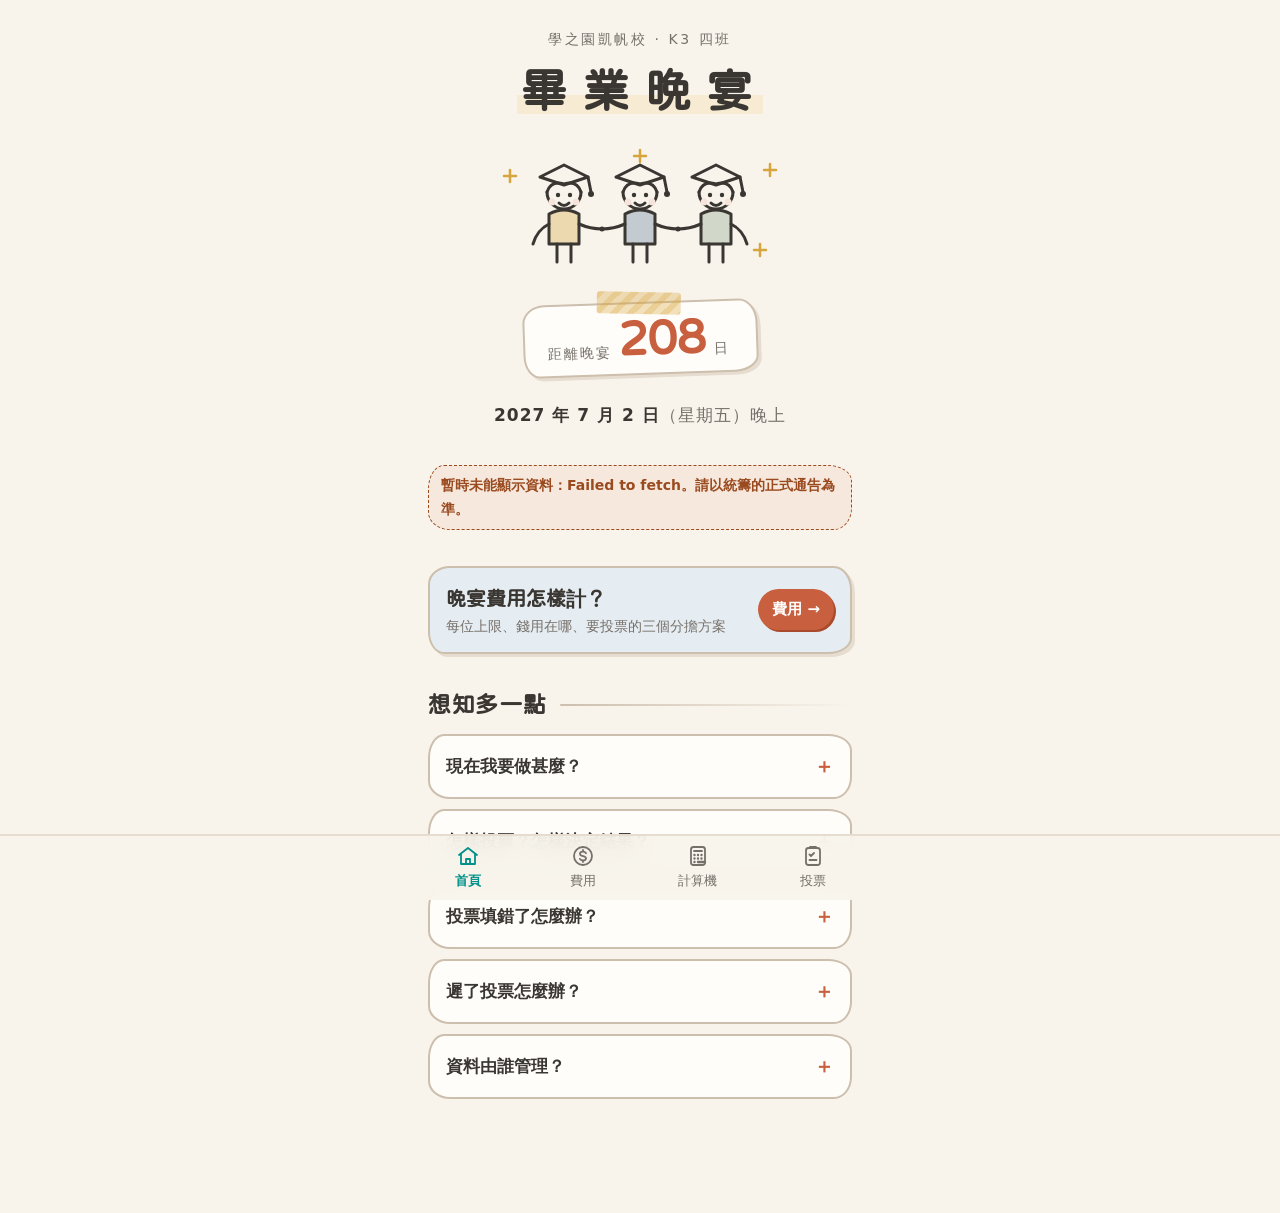
==== site/index.html @ 30b55242 "首頁加「投票結果」一節：票數讀試算表公開資料「票數｜類別｜選項」行 Co-Authored-By: Claude Opus 5.5 <noreply@anthropic.com> Claude-Ses" ====
<!doctype html>
<html lang="zh-Hant">
<head>
  <meta charset="utf-8">
  <meta name="viewport" content="width=device-width, initial-scale=1, viewport-fit=cover">
  <meta name="robots" content="noindex, nofollow">
  <meta name="theme-color" content="#f8f4ec" media="(prefers-color-scheme: light)">
  <meta name="theme-color" content="#1f1c19" media="(prefers-color-scheme: dark)">
  <title>K3 畢業晚宴</title>
  <meta name="description" content="學之園凱帆校 K3 四班。投票、費用、我家要付多少，都在這裏。">
  <meta property="og:type" content="website">
  <meta property="og:locale" content="zh_HK">
  <meta property="og:site_name" content="K3 畢業晚宴">
  <meta property="og:title" content="K3 畢業晚宴 · 2027 年 7 月 2 日">
  <meta property="og:description" content="學之園凱帆校 K3 四班。投票、費用、我家要付多少，都在這裏。">
  <meta property="og:url" content="https://open-grad-din.github.io/open-grad-din/">
  <meta property="og:image" content="https://open-grad-din.github.io/open-grad-din/og.png?v=__COMMIT_SHORT__">
  <meta property="og:image:width" content="1200">
  <meta property="og:image:height" content="630">
  <meta property="og:image:alt" content="三個戴畢業帽的小朋友手牽手，下面寫着畢業晚宴，2027 年 7 月 2 日">
  <meta name="twitter:card" content="summary_large_image">
  <link rel="icon" href="favicon.svg" type="image/svg+xml">
  <link rel="icon" href="favicon-32.png" type="image/png" sizes="32x32">
  <link rel="apple-touch-icon" href="apple-touch-icon.png">
  <link rel="preload" href="fonts/ogd-maru.woff2" as="font" type="font/woff2" crossorigin>
  <link rel="stylesheet" href="style.css?v=__COMMIT_SHORT__">
  <script>
    // 開場動畫：每次打開瀏覽器只播一次；設定了「減少動態效果」就不播。
    (function (d) {
      d.documentElement.className = "js";
      try {
        if (!matchMedia("(prefers-reduced-motion: reduce)").matches && !sessionStorage.getItem("ogd-intro")) {
          d.documentElement.className += " intro";
          sessionStorage.setItem("ogd-intro", "1");
        }
      } catch (e) {}
    })(document);
  </script>
</head>
<body>
<div class="wrap">

  <header class="hero">
    <span class="eyebrow">學之園凱帆校 · K3 四班</span>
    <h1 aria-label="畢業晚宴"><span class="ch mark" style="animation-delay:.1s">畢</span><span class="ch mark" style="animation-delay:.2s">業</span><span class="ch mark" style="animation-delay:.3s">晚</span><span class="ch mark" style="animation-delay:.4s">宴</span></h1>
    <svg class="kids" viewBox="0 0 340 130" role="img" aria-label="三個戴畢業帽的小朋友手牽手">
      <g class="scene">
      <g class="kid" style="--i:0;transform-origin:94px 122px"><path class="ln" pathLength="1" style="animation-delay:0.07s" d="M70 37 L94 25 L118 37 L94 45 Z"/><g class="tassel" style="transform-origin:118px 37px"><path class="ln" pathLength="1" style="animation-delay:0.14s" d="M118 37 L121 52"/><circle class="fl" cx="121" cy="54" r="3"/></g><path class="ln" pathLength="1" style="animation-delay:0.21s" d="M77 52 a17 17 0 1 0 34 0"/><path class="ln" pathLength="1" style="animation-delay:0.28s" d="M77 52 q4 -12 17 -8 q13 -4 17 8"/><circle class="eye" cx="88" cy="55" r="2.2"/><circle class="eye" cx="100" cy="55" r="2.2"/><circle class="cheek" cx="82" cy="62" r="3.5"/><circle class="cheek" cx="106" cy="62" r="3.5"/><path class="ln" pathLength="1" style="animation-delay:0.35s" d="M89 63 q5 5 10 0"/><path class="c1" style="opacity:.35" d="M79 74 q15 -8 30 0 v30 h-30 z"/><path class="ln" pathLength="1" style="animation-delay:0.42s" d="M79 74 q15 -8 30 0 v30 h-30 z"/><path class="ln" pathLength="1" style="animation-delay:0.49s" d="M87 104 v18 M101 104 v18"/></g>
      <g class="kid" style="--i:1;transform-origin:170px 122px"><path class="ln" pathLength="1" style="animation-delay:0.56s" d="M146 37 L170 25 L194 37 L170 45 Z"/><g class="tassel" style="transform-origin:194px 37px"><path class="ln" pathLength="1" style="animation-delay:0.63s" d="M194 37 L197 52"/><circle class="fl" cx="197" cy="54" r="3"/></g><path class="ln" pathLength="1" style="animation-delay:0.70s" d="M153 52 a17 17 0 1 0 34 0"/><path class="ln" pathLength="1" style="animation-delay:0.77s" d="M153 52 q4 -12 17 -8 q13 -4 17 8"/><circle class="eye" cx="164" cy="55" r="2.2"/><circle class="eye" cx="176" cy="55" r="2.2"/><circle class="cheek" cx="158" cy="62" r="3.5"/><circle class="cheek" cx="182" cy="62" r="3.5"/><path class="ln" pathLength="1" style="animation-delay:0.84s" d="M165 63 q5 5 10 0"/><path class="c2" style="opacity:.35" d="M155 74 q15 -8 30 0 v30 h-30 z"/><path class="ln" pathLength="1" style="animation-delay:0.91s" d="M155 74 q15 -8 30 0 v30 h-30 z"/><path class="ln" pathLength="1" style="animation-delay:0.98s" d="M163 104 v18 M177 104 v18"/></g>
      <g class="kid" style="--i:2;transform-origin:246px 122px"><path class="ln" pathLength="1" style="animation-delay:1.05s" d="M222 37 L246 25 L270 37 L246 45 Z"/><g class="tassel" style="transform-origin:270px 37px"><path class="ln" pathLength="1" style="animation-delay:1.12s" d="M270 37 L273 52"/><circle class="fl" cx="273" cy="54" r="3"/></g><path class="ln" pathLength="1" style="animation-delay:1.19s" d="M229 52 a17 17 0 1 0 34 0"/><path class="ln" pathLength="1" style="animation-delay:1.26s" d="M229 52 q4 -12 17 -8 q13 -4 17 8"/><circle class="eye" cx="240" cy="55" r="2.2"/><circle class="eye" cx="252" cy="55" r="2.2"/><circle class="cheek" cx="234" cy="62" r="3.5"/><circle class="cheek" cx="258" cy="62" r="3.5"/><path class="ln" pathLength="1" style="animation-delay:1.33s" d="M241 63 q5 5 10 0"/><path class="c3" style="opacity:.35" d="M231 74 q15 -8 30 0 v30 h-30 z"/><path class="ln" pathLength="1" style="animation-delay:1.40s" d="M231 74 q15 -8 30 0 v30 h-30 z"/><path class="ln" pathLength="1" style="animation-delay:1.47s" d="M239 104 v18 M253 104 v18"/></g>
      <path class="ln" pathLength="1" style="animation-delay:1.54s" d="M109 84 q23 10 46 0"/><circle class="fl" cx="132" cy="89" r="2.5"/>
      <path class="ln" pathLength="1" style="animation-delay:1.61s" d="M185 84 q23 10 46 0"/><circle class="fl" cx="208" cy="89" r="2.5"/>
      <path class="ln" pathLength="1" style="animation-delay:1.68s" d="M79 84 q-12 6 -16 20"/>
      <path class="ln" pathLength="1" style="animation-delay:1.75s" d="M261 84 q12 6 16 20"/>
      <path class="star" pathLength="1" style="--i:0" d="M40 30 v12 M34 36 h12"/>
      <path class="star" pathLength="1" style="--i:1" d="M300 24 v12 M294 30 h12"/>
      <path class="star" pathLength="1" style="--i:2" d="M170 10 v12 M164 16 h12"/>
      <path class="star" pathLength="1" style="--i:3" d="M290 104 v12 M284 110 h12"/>
      </g>
    </svg>
    <div class="sticker" role="img" id="enso" aria-label="距離晚宴的日數"><small>距離晚宴</small><b id="days">—</b><small>日</small></div>
    <p class="date"><b>2027 年 7 月 2 日</b>（星期五）晚上</p>

    <div class="now" id="now-section" hidden>
      <span class="now-tag">現在</span>
      <p class="stage" id="stage"></p>
      <p class="deadline" id="deadline" hidden></p>
      <p class="btn-note" id="action-note" hidden></p>
      <ol class="steps" id="steps" aria-label="整體進度"></ol>
    </div>
  </header>

  <p id="error" class="draft" role="alert" hidden></p>

  <section id="idx-section" class="reveal" hidden>
    <p class="official">正式資訊以這個網站為準，轉述的內容如有出入，請以這裏所寫的為依據。</p>
  </section>

  <!-- 2026-11-16 公布投票結果：票數全部讀試算表「公開資料」以「票數｜類別｜選項」開頭的行，網站不寫入任何票數。 -->
  <section aria-labelledby="res-h" id="res-section" class="reveal" hidden>
    <h2 class="sec-h" id="res-h">投票結果</h2>
    <p class="lead" id="res-lead"></p>
    <div id="res-groups"></div>
    <p class="fine" id="res-note"></p>
  </section>

  <section aria-labelledby="prog-h" id="prog-section" class="reveal" hidden>
    <h2 class="sec-h" id="prog-h">全級進度</h2>
    <p class="updated" id="updated" hidden></p>
    <div class="tally">
      <p class="big"><span id="verified">0</span><span class="of" id="verified-of"></span></p>
      <div class="seal" id="seal" aria-hidden="true">核<br>實</div>
    </div>
    <div class="dots" id="dots" role="img"></div>
    <ul class="key">
      <li id="key-v"><i class="v"></i>已核實付款</li>
      <li id="key-p"><i class="p"></i>已提交，等候核實</li>
      <li id="key-n"><i></i>未報名</li>
    </ul>
    <p class="fine" id="prog-note">每粒點是一位畢業生，不分班別。收款人對照銀行紀錄核實付款後，就會填上顏色。</p>
  </section>

  <!-- 去收費頁 -->
  <a class="to-calc reveal" href="fees.html">
    <span><b>晚宴費用怎樣計？</b><small>每位上限、錢用在哪、要投票的三個分擔方案</small></span>
    <span class="to-calc-go" aria-hidden="true">費用 →</span>
  </a>

  <section aria-labelledby="more-h" class="reveal more">
    <h2 class="sec-h" id="more-h">想知多一點</h2>
    <details>
      <summary>現在我要做甚麼？</summary>
      <div id="todo-result" hidden>
      <p>投票已經完成，結果在上面「投票結果」。現在不用做任何事。</p>
      <p>下一步是報名及交訂金，籌委會會另行通知日期。想先知道你家大約要付多少，可以用「計算機」揀勝出的場地。</p>
      </div>
      <div id="todo-vote">
      <p>之前大家已經投票，決定晚宴每位費用在 $<span class="bmin">900</span> 至 $<span class="bmax">1,100</span> 之間。最後按實際成本收費，每位不會超過 $<span class="bmax">1,100</span>。</p>
      <p>現在只需在截止前投票，不用付款：</p>
      <ol>
        <li>揀場地：揀 3 個你接受的場地</li>
        <li>揀老師餐和雜費的分擔方式（三揀一）</li>
      </ol>
      <p>投票表格在底部「投票」；想先比較各場地你家要付多少，可以用「計算機」。投票結果公布後，才報名及交訂金，到時會另行通知。</p>
      </div>
    </details>
    <details>
      <summary>怎樣投票？怎樣決定結果？</summary>
      <p>場地和分擔方案由預計出席的家庭投票決定，因為晚宴費用由出席的家庭分擔。每位畢業生一票；同一學號由不同帳戶投票，籌委會會聯絡該家庭核實，只計一份。</p>
      <p><b>場地揀 3 個：</b>剔 3 個你接受的場地，不分先後，每個剔都一樣計。這樣即使大家心水不同，最多家庭接受的場地仍會勝出，票不會分散。</p>
      <p id="win-line"></p>
      <p id="tie-line"></p>
    </details>
    <details>
      <summary>投票填錯了怎麼辦？</summary>
      <p>不用擔心，在截止前用同一個 Google 帳戶再填一份就可以，包括想改出席與否。同一帳戶填了多於一份，只計最新的一份。</p>
    </details>
    <details>
      <summary>遲了投票怎麼辦？</summary>
      <p>截止後的投票不會計算，請在截止前投票。</p>
    </details>
    <details>
      <summary>資料由誰管理？</summary>
      <p>投票及報名表格（Google Form）及資料由籌委會管理。</p>
      <p>網站只負責顯示。所有數字、來源及每次改動都公開，任何人都可以核對：</p>
      <ul>
        <li><a href="https://github.com/open-grad-din/open-grad-din/blob/main/site/fees-params.js">收費數字及來源</a></li>
        <li><a href="https://github.com/open-grad-din/open-grad-din/blob/main/site/venues-params.js">場地資料及來源</a></li>
        <li><a href="https://github.com/open-grad-din/open-grad-din/commits/main/site">改動紀錄</a></li>
      </ul>
      <p class="fine">現時網站版本：<a id="faq-commit"></a></p>
    </details>
  </section>

  <!-- 2026-11-02 Ken：頁底（發出人、資料讀取時間、資料來源、網頁版本）暫時收起，日後再決定放在哪裏。拿走 hidden 即可還原。 -->
  <footer hidden>
    <span id="by"></span>
    <span id="status" role="status">載入中…</span>
    <span>資料來源（籌委會 Google 試算表的公開分頁，只有總數，沒有名字）。本頁只讀出總數，沒有任何修改資料的功能：</span>
    <span><a id="src-summary"></a></span>
    <span><a id="src-info"></a></span>
    <span><span class="ver">網頁版本 <a id="commit-link">__COMMIT_SHORT__</a></span> ·
      <a href="https://github.com/open-grad-din/open-grad-din">原始碼</a> ·
      <a href="https://github.com/open-grad-din/open-grad-din/commits/main">網頁改動紀錄</a></span>
  </footer>
</div>

<div class="tabbar">
  <nav aria-label="主要頁面">
    <a href="./" aria-current="page"><svg viewBox="0 0 24 24" fill="none" stroke="currentColor" stroke-width="1.8" stroke-linecap="round" stroke-linejoin="round" aria-hidden="true"><path d="M3 11l9-7 9 7"/><path d="M5 10v10h14V10"/><path d="M10 20v-5h4v5"/></svg>首頁</a>
    <a href="fees.html"><svg viewBox="0 0 24 24" fill="none" stroke="currentColor" stroke-width="1.8" stroke-linecap="round" stroke-linejoin="round" aria-hidden="true"><circle cx="12" cy="12" r="9"/><path d="M15 9.2c-.6-1-1.7-1.5-3-1.5-1.7 0-3 .9-3 2.2 0 3 6 1.6 6 4.4 0 1.3-1.3 2.2-3 2.2-1.4 0-2.6-.6-3.1-1.6M12 6v1.7M12 16.5V18"/></svg>費用</a>
    <a href="venues.html"><svg viewBox="0 0 24 24" fill="none" stroke="currentColor" stroke-width="1.8" stroke-linecap="round" stroke-linejoin="round" aria-hidden="true"><rect x="5" y="3" width="14" height="18" rx="2.5"/><path d="M8 7h8"/><path d="M8.5 11h.01M12 11h.01M15.5 11h.01M8.5 14.5h.01M12 14.5h.01M15.5 14.5h.01M8.5 18h.01M12 18h7.01" stroke-width="2.4"/></svg>計算機</a>
    <a href="#" data-signup><svg viewBox="0 0 24 24" fill="none" stroke="currentColor" stroke-width="1.8" stroke-linecap="round" stroke-linejoin="round" aria-hidden="true"><rect x="5" y="4" width="14" height="17" rx="2.5"/><path d="M9 4V3h6v1"/><path d="M8.5 10.5l1.5 1.5 3-3M8.5 16h7"/></svg>投票</a>
  </nav>
</div>

<script>window.OGD_COMMIT = "__COMMIT__";</script>
<script src="config.js?v=__COMMIT_SHORT__"></script>
<script src="fees-params.js?v=__COMMIT_SHORT__"></script>
<script src="thanks.js?v=__COMMIT_SHORT__"></script>
<script src="signup.js?v=__COMMIT_SHORT__"></script>
<script src="ui.js?v=__COMMIT_SHORT__"></script>
<script src="app.js?v=__COMMIT_SHORT__"></script>
</body>
</html>
---- site/style.css ----
/* Ken 指定的提示／重點顏色：首頁「正式資訊」及進度、計算機人數框提示及捲到的菜式 */
:root { --nudge: #00918a; --active: var(--nudge); }

/* 標題字型：粉圓（Huninn）圓體，SIL Open Font License 1.1（見 fonts/OFL.txt），只保留網站標題用到的字，放在 repo 內，不連外部網站。 */
@font-face { font-family: "OGD Maru"; src: url("fonts/ogd-maru.woff2") format("woff2"); font-weight: 400; font-display: swap; }
/* Open Grad Din 共用樣式：「大人かわいい × 手繪」。米白紙底、低彩度的灰藍／芥末黃／鼠尾草綠／磚紅，手繪線條及膠紙細節。
   手機單手優先；所有圖畫都是內嵌 SVG 及 CSS，沒有相片或外部資源。 */
:root {
  --paper: #f8f4ec; --surface: #fffdf9; --ink: #3a3632; --muted: #76706a; --line: #e6ddd0; --stroke: #cdbfae;
  --ai: #5e7f9b; --ai-soft: #e6edf2; --shu: #c8603f; --shu-fg: #ffffff; --shu-soft: #f6e3da; --shu-deep: #a94a2c;
  --kin: #d7a53d; --kin-soft: #f7ecd3; --sage: #86a48a; --sage-soft: #e5ede4; --warn: #9a4a1f; --warn-soft: #f6e8dc;
  --bg: var(--paper); --fg: var(--ink); --accent: var(--ai); --accent-soft: var(--ai-soft);
  --action: var(--shu); --action-fg: var(--shu-fg);
  --font-display: "OGD Maru", "Huninn", "Zen Maru Gothic", "Hiragino Maru Gothic ProN", "Yuanti TC", "PingFang TC", "Noto Sans TC", sans-serif;
  --font-body: "PingFang TC", "Noto Sans TC", "Noto Sans CJK TC", "Microsoft JhengHei", system-ui, sans-serif;
  --nav-h: 64px;
  /* 手繪感的不規則圓角 */
  --wobble: 22px 18px 24px 16px / 18px 24px 16px 22px;
  --wobble2: 16px 24px 18px 22px / 24px 16px 22px 18px;
  --tape: repeating-linear-gradient(135deg, rgba(215, 165, 61, .55) 0 6px, rgba(215, 165, 61, .35) 6px 12px);
}
@media (prefers-color-scheme: dark) {
  :root {
    --paper: #1f1c19; --surface: #292521; --ink: #efe8dd; --muted: #aaa196; --line: #3a342e; --stroke: #4e463e;
    --ai: #8fb0cb; --ai-soft: #243039; --shu: #e58563; --shu-fg: #2a1208; --shu-soft: #3c251c; --shu-deep: #c86a49;
    --kin: #e2b85f; --kin-soft: #3a3020; --sage: #9fbca2; --sage-soft: #263026; --warn: #f0a878; --warn-soft: #3a2719; --nudge: #3fb3aa; color-scheme: dark;
    --tape: repeating-linear-gradient(135deg, rgba(226, 184, 95, .45) 0 6px, rgba(226, 184, 95, .28) 6px 12px);
  }
}
* { box-sizing: border-box; }
[hidden] { display: none !important; }
html { -webkit-text-size-adjust: 100%; }
body { margin: 0; background: var(--paper); color: var(--ink); font-family: var(--font-body);
  font-size: 17px; line-height: 1.65; -webkit-tap-highlight-color: transparent; font-synthesis: weight; }
a { color: var(--ai); }
a:focus-visible, button:focus-visible, summary:focus-visible { outline: 3px solid var(--shu); outline-offset: 3px; border-radius: 6px; }

.wrap { max-width: 460px; margin: 0 auto; padding-block: 12px calc(var(--nav-h) + 40px + env(safe-area-inset-bottom, 0px));
  padding-left: max(18px, env(safe-area-inset-left, 0px)); padding-right: max(18px, env(safe-area-inset-right, 0px));
  display: flex; flex-direction: column; gap: 36px; }
.draft { background: var(--warn-soft); color: var(--warn); font-size: 14px; padding: 8px 12px; border-radius: var(--wobble2); margin: 0; font-weight: 700;
  border: 1.5px dashed currentColor; }
section { display: flex; flex-direction: column; }

/* ---- 章節標題：手繪圓圈數字 ＋ 圓體 ---- */
.sec-h { display: flex; align-items: center; gap: 10px; margin: 0 0 14px; font-family: var(--font-display); font-size: 23px; font-weight: 700; line-height: 1.3; letter-spacing: .03em; }
.sec-h .no { font-size: 15px; font-family: var(--font-body); font-weight: 700; color: var(--shu); border: 2px solid var(--shu); width: 30px; height: 30px; display: grid; place-items: center;
  border-radius: 48% 52% 50% 50% / 55% 45% 55% 45%; flex: none; transform: rotate(-6deg); letter-spacing: 0; }
.sec-h::after { content: ""; flex: 1; height: 2px; margin-left: 4px; border-radius: 2px;
  background: linear-gradient(90deg, var(--stroke), transparent); }
.lead { margin: -6px 0 14px; color: var(--muted); font-size: 15px; }
.fine { font-size: 14px; color: var(--muted); margin: 10px 0 0; }
/* 螢光筆標記 */
.mark { background: linear-gradient(transparent 58%, var(--kin-soft) 58% 92%, transparent 92%); padding: 0 .1em; }

/* ---- 首頁：開場 ---- */
.hero { position: relative; display: flex; flex-direction: column; align-items: center; text-align: center; padding-top: 16px; }
.eyebrow { font-size: 14px; color: var(--muted); letter-spacing: .18em; }
h1 { font-family: var(--font-display); font-size: 46px; line-height: 1.2; margin: 12px 0 0; letter-spacing: .14em; font-weight: 700; }
h1 .ch { display: inline-block; }
.kids { width: min(100%, 340px); height: auto; margin: 22px 0 6px; overflow: visible; }
.kids .ln { fill: none; stroke: var(--ink); stroke-width: 3; stroke-linecap: round; stroke-linejoin: round; }
.kids .fl, .kids .eye { fill: var(--ink); }
/* 小朋友會動：整組輕輕上落，每個輪流左右搖，帽穗跟住擺，眼睛間中眨一下，星星閃 */
.js .kids .scene { animation: bob 2.6s ease-in-out infinite; }
.js .kids .kid { animation: wiggle 2.6s ease-in-out calc(var(--i) * .35s) infinite; }
.js .kids .tassel { animation: swing 2.6s ease-in-out calc(var(--i, 0) * .35s) infinite; }
.js .kids .eye { transform-box: fill-box; transform-origin: center; animation: blink 4.5s ease-in-out calc(var(--i, 0) * .7s) infinite; }
.js .kids .star { transform-box: fill-box; transform-origin: center; animation: twinkle 2.2s ease-in-out calc(var(--i) * .5s) infinite; }
@keyframes bob { 0%, 100% { transform: translateY(0); } 50% { transform: translateY(-4px); } }
@keyframes wiggle { 0%, 100% { transform: rotate(-2deg); } 50% { transform: rotate(2deg); } }
@keyframes swing { 0%, 100% { transform: rotate(-12deg); } 50% { transform: rotate(10deg); } }
@keyframes blink { 0%, 90%, 100% { transform: scaleY(1); } 94% { transform: scaleY(.1); } }
@keyframes twinkle { 0%, 100% { opacity: .35; transform: scale(.8) rotate(0); } 50% { opacity: 1; transform: scale(1.15) rotate(20deg); } }
.kids .cap { fill: var(--ai); }
.kids .cheek { fill: var(--shu-soft); }
.kids .c1 { fill: var(--kin); } .kids .c2 { fill: var(--ai); } .kids .c3 { fill: var(--sage); } .kids .c4 { fill: var(--shu); }
.kids .star { fill: none; stroke: var(--kin); stroke-width: 2.5; stroke-linecap: round; }
.sticker { position: relative; display: inline-flex; align-items: baseline; gap: 8px; margin: 26px 0 10px; padding: 10px 26px 10px 22px; background: var(--surface);
  border: 2px solid var(--stroke); border-radius: var(--wobble); transform: rotate(-2deg); box-shadow: 3px 3px 0 var(--line); }
.sticker::before { content: ""; position: absolute; top: -12px; left: 50%; width: 84px; height: 22px; transform: translateX(-50%) rotate(3deg); background: var(--tape); border-radius: 3px; opacity: .95; }
.sticker small { font-size: 14px; color: var(--muted); letter-spacing: .14em; }
.sticker b { font-family: var(--font-display); font-size: 48px; line-height: 1; color: var(--shu); font-variant-numeric: tabular-nums; font-weight: 700; }
.date { margin: 16px 0 0; font-size: 17px; letter-spacing: .06em; color: var(--muted); }
.date b { color: var(--ink); font-weight: 700; }
.by { font-size: 13px; color: var(--muted); margin: 6px 0 0; }

/* ---- 現在要做甚麼 ---- */
.now { background: var(--surface); border: 2px solid var(--stroke); border-radius: var(--wobble2); padding: 30px 20px 22px; display: flex; flex-direction: column; gap: 20px;
  box-shadow: 4px 4px 0 var(--line); position: relative; margin-top: 34px; width: 100%; }
.now-tag { position: absolute; top: -13px; left: 50%; width: 96px; height: 26px; display: grid; place-items: center; transform: translateX(-50%) rotate(-2deg);
  background: var(--tape); color: var(--ink); font-weight: 700; font-size: 13px; letter-spacing: .3em; border-radius: 3px; text-indent: .3em; }
.stage { font-family: var(--font-display); font-size: 24px; font-weight: 700; margin: 0; line-height: 1.35; }
.deadline { margin: -2px 0 4px; color: var(--muted); line-height: 1.5; display: flex; flex-direction: column; align-items: center; gap: 6px; }
.deadline .timer { display: flex; align-items: baseline; justify-content: center; gap: 2px; font-variant-numeric: tabular-nums; }
.deadline .timer b { font-family: var(--font-display); font-size: 34px; line-height: 1; color: var(--shu); min-width: 1.3em; text-align: center; }
.deadline .timer small { font-size: 13px; color: var(--muted); margin: 0 8px 0 2px; }
.deadline .timer small:last-child { margin-right: 0; }
.now .dl-date { margin: -12px 0 -14px; font-size: 13px; color: var(--muted); text-align: center; }
.deadline .left { color: var(--shu); font-weight: 700; font-size: 22px; font-family: var(--font-display); }
.btn { position: relative; display: flex; align-items: center; justify-content: center; gap: 10px; background: var(--shu); color: var(--shu-fg); font-weight: 700; font-size: 19px;
  min-height: 60px; padding: 14px 22px; border-radius: var(--wobble); border: 2px solid var(--shu-deep); text-decoration: none; overflow: hidden; letter-spacing: .04em;
  box-shadow: 3px 3px 0 var(--shu-deep); transition: transform .15s ease, box-shadow .15s ease; }
.btn::after { content: "→"; font-size: 20px; }
.btn:active { transform: translate(2px, 2px); box-shadow: 1px 1px 0 var(--shu-deep); }
.btn::before { content: ""; position: absolute; inset: 0; background: linear-gradient(110deg, transparent 30%, rgba(255,255,255,.3) 50%, transparent 70%); transform: translateX(-120%); }
.btn.shine::before { animation: shine 1.4s ease .2s 1 both; }
@keyframes shine { to { transform: translateX(120%); } }
.btn-note { font-size: 14px; color: var(--muted); margin: -8px 0 0; text-align: center; }

.steps { list-style: none; margin: 4px 0 0; padding: 18px 0 2px; border-top: 2px dashed var(--line); display: grid; grid-template-columns: repeat(6, 1fr); gap: 0; font-size: 12px; line-height: 1.35; }
.steps li { position: relative; display: flex; flex-direction: column; align-items: center; text-align: center; gap: 6px; color: var(--muted); padding: 0 2px; }
.steps li::before { content: ""; width: 12px; height: 12px; border-radius: 50%; border: 2px solid var(--stroke); background: var(--surface); z-index: 1; }
.steps li::after { content: ""; position: absolute; top: 6px; left: 50%; width: 100%; height: 2px; background: var(--line); }
.steps li:last-child::after { display: none; }
.steps li.done::before { background: var(--nudge); border-color: var(--nudge); }
.steps li.done::after { background: var(--nudge); }
.steps li.cur { color: var(--ink); font-weight: 700; }
.steps li.cur::before { border-color: var(--nudge); background: var(--nudge); box-shadow: 0 0 0 4px color-mix(in srgb, var(--nudge) 22%, var(--surface)); animation: step-pulse 1.8s ease-out infinite; }
@keyframes step-pulse { 0% { box-shadow: 0 0 0 0 color-mix(in srgb, var(--nudge) 55%, transparent); } 70%, 100% { box-shadow: 0 0 0 12px color-mix(in srgb, var(--nudge) 0%, transparent); } }

/* ---- 全級進度：每粒點 = 一位畢業生 ---- */
#prog-section { margin-top: 16px; }
.updated { font-size: 13px; color: var(--muted); margin: -8px 0 12px; }
.tally { display: flex; align-items: center; justify-content: space-between; gap: 12px; }
.big { font-family: var(--font-display); font-size: 68px; font-weight: 700; color: var(--nudge); line-height: 1; font-variant-numeric: tabular-nums; margin: 0; }
.big .of { font-family: var(--font-body); font-size: 18px; font-weight: 500; color: var(--muted); margin-left: 4px; white-space: nowrap; }
.seal { flex: none; width: 78px; height: 78px; border: 3px solid var(--shu); color: var(--shu); border-radius: 48% 52% 50% 50% / 52% 48% 52% 48%; display: grid; place-items: center;
  font-family: var(--font-display); font-weight: 700; font-size: 24px; line-height: 1.05; text-align: center; transform: rotate(-10deg);
  background: var(--shu-soft); box-shadow: inset 0 0 0 3px var(--surface), inset 0 0 0 5px var(--shu-soft); }
.seal.stamp { animation: stamp .5s cubic-bezier(.2, 1.6, .4, 1) both, sway 4s ease-in-out .6s infinite; }
@keyframes sway { 0%, 100% { rotate: -3deg; } 50% { rotate: 3deg; } }
@keyframes stamp { 0% { opacity: 0; transform: rotate(-8deg) scale(2.2); } 60% { opacity: 1; } 100% { opacity: 1; transform: rotate(-8deg) scale(1); } }
.dots { display: grid; grid-template-columns: repeat(14, 1fr); gap: 6px; margin-top: 18px; }
.dots i { aspect-ratio: 1; border-radius: 48% 52% 50% 50% / 52% 48% 52% 48%; border: 1.5px solid var(--stroke); background: var(--surface); }
.dots i:nth-child(3n) { transform: rotate(40deg); } .dots i:nth-child(3n+1) { transform: rotate(-70deg); }
.dots i.v { background: var(--nudge); border-color: var(--nudge); }
/* 虛線圈不用 dashed border（iOS Safari 小圓角元素上會畫不出來），改用錐形漸變＋遮罩畫環 */
.dots i.p, .key i.p { border: none; background: repeating-conic-gradient(var(--kin) 0 24deg, transparent 24deg 45deg);
  -webkit-mask: radial-gradient(circle, transparent 54%, #000 56%); mask: radial-gradient(circle, transparent 54%, #000 56%); }
.dots.play i.v, .dots.play i.p { animation: pop .4s ease both; }
/* load 完之後：已核實的點像呼吸般一浪一浪起伏，等候核實的虛線圈慢慢轉 */
.dots.live i.v { animation: breathe 3.2s ease-in-out calc(var(--i, 0) * 45ms) infinite; }
.dots.live i.p { animation: turn 7s linear infinite; }
@keyframes breathe { 0%, 100% { scale: 1; } 50% { scale: 1.2; } }
@keyframes turn { to { rotate: 360deg; } }
@keyframes pop { from { opacity: 0; scale: 0; } 70% { scale: 1.25; } to { opacity: 1; scale: 1; } }
.key { display: flex; flex-wrap: wrap; gap: 4px 16px; margin: 12px 0 0; padding: 0; list-style: none; font-size: 14px; color: var(--muted); }
.key i { display: inline-block; width: 11px; height: 11px; border-radius: 50%; margin-right: 6px; vertical-align: -1px; border: 1.5px solid var(--stroke); }
.key i.v { background: var(--nudge); border-color: var(--nudge); }


/* ---- 正式資訊 ---- */
.official { margin: 0; font-size: 15px; line-height: 1.7; display: flex; gap: 12px; align-items: flex-start; background: color-mix(in srgb, var(--nudge) 12%, var(--surface)); border-radius: var(--wobble2); padding: 14px 16px; }
#idx-section { margin-top: -8px; }
.official::before { content: "正"; flex: none; width: 32px; height: 32px; display: grid; place-items: center; border: 2px solid var(--nudge); color: var(--nudge); background: color-mix(in srgb, var(--nudge) 12%, var(--surface)); border-radius: 48% 52% 50% 50% / 52% 48% 52% 48%; font-family: var(--font-display); font-weight: 700; font-size: 16px; transform: rotate(-8deg); margin-top: 2px; }

/* ---- 頁底 ---- */
footer { font-size: 13px; color: var(--muted); display: flex; flex-direction: column; gap: 4px; word-break: break-all; border-top: 2px dashed var(--line); padding-top: 16px; }
footer .ver { display: inline-flex; align-items: center; gap: 6px; font-weight: 700; color: var(--ink); }
footer .ver::before { content: ""; width: 8px; height: 8px; border-radius: 50%; background: var(--sage); }

/* ---- 底部導覽（拇指範圍） ---- */
.tabbar { position: fixed; left: 0; right: 0; bottom: 0; z-index: 20; display: flex; justify-content: center;
  padding: 6px max(10px, env(safe-area-inset-right, 0px)) calc(6px + env(safe-area-inset-bottom, 0px)) max(10px, env(safe-area-inset-left, 0px));
  background: color-mix(in srgb, var(--paper) 90%, transparent); -webkit-backdrop-filter: blur(12px); backdrop-filter: blur(12px); border-top: 2px solid var(--line); }
.tabbar nav { display: grid; grid-auto-flow: column; grid-auto-columns: 1fr; width: 100%; max-width: 460px; }
.tabbar a { display: flex; flex-direction: column; align-items: center; justify-content: center; gap: 2px; min-height: 52px; font-size: 13px; color: var(--muted); text-decoration: none; border-radius: 12px; }
.tabbar svg { width: 24px; height: 24px; }
.tabbar a[aria-current="page"] { color: var(--nudge); font-weight: 700; }
.tabbar a[aria-current="page"] svg { color: var(--nudge); }

/* ---- 捲動時淡入（只在有 JS 及容許動畫時） ---- */
.js .reveal { opacity: 0; transform: translateY(18px); transition: opacity .7s ease, transform .7s cubic-bezier(.2, .7, .2, 1); }
.js .reveal.in { opacity: 1; transform: none; }

/* ---- 開場動畫（每次開瀏覽器只播一次）：小朋友線條畫自己畫出來，貼紙貼上，再淡入行動卡 ---- */
.intro .kids .ln { stroke-dasharray: 1; stroke-dashoffset: 1; animation: draw 1.1s ease-out both; }
.intro .kids .fl, .intro .kids .cheek, .intro .kids .c1, .intro .kids .c2, .intro .kids .c3 { animation: fade .5s ease 1.3s both; }
.intro .kids .eye { animation: fade .5s ease 1.3s both, blink 4.5s ease-in-out calc(2.2s + var(--i, 0) * .7s) infinite; }
.intro .kids .star { stroke-dasharray: 1; stroke-dashoffset: 1; animation: draw .5s ease 1.4s both, twinkle 2.2s ease-in-out calc(2.2s + var(--i) * .5s) infinite; }
.intro .kids .scene, .intro .kids .kid, .intro .kids .tassel { animation-delay: calc(2.2s + var(--i, 0) * .35s); }
.intro h1 .ch { animation: up .6s cubic-bezier(.2, .7, .2, 1) both; }
.intro .sticker { animation: stamp .55s cubic-bezier(.2, 1.6, .4, 1) 1.6s both; }
.intro .date, .intro .by, .intro .eyebrow { animation: fade .8s ease 1.8s both; }
.intro .now { animation: up .8s cubic-bezier(.2, .7, .2, 1) 2s both; }
@keyframes draw { to { stroke-dashoffset: 0; } }
@keyframes fade { from { opacity: 0; } }
@keyframes up { from { opacity: 0; transform: translateY(18px); } }
.intro .sticker { animation-name: stick; }
@keyframes stick { 0% { opacity: 0; transform: rotate(-2deg) scale(1.6); } 100% { opacity: 1; transform: rotate(-2deg) scale(1); } }

/* ---- 收費頁、場地頁的頁首 ---- */
.page-head { position: relative; display: flex; flex-direction: column; gap: 4px; padding: 18px 0 6px; }
.page-h { font-family: var(--font-display); font-size: 36px; line-height: 1.3; margin: 2px 0 0; letter-spacing: .06em; font-weight: 700; }
.js .page-head > * { animation: up .7s cubic-bezier(.2, .7, .2, 1) both; }
.js .page-head > :nth-child(2) { animation-delay: .08s; } .js .page-head > :nth-child(3) { animation-delay: .16s; } .js .page-head > :nth-child(4) { animation-delay: .24s; }
.page-head .muted { color: var(--muted); font-size: 15px; margin: 6px 0 0; }
.signup { gap: 10px; }
.signup .btn-note { margin: 0; }
details { background: var(--surface); border: 2px solid var(--stroke); border-radius: var(--wobble2); }
summary { list-style: none; cursor: pointer; font-weight: 700; display: flex; justify-content: space-between; align-items: center; gap: 12px; min-height: 52px; }
summary::-webkit-details-marker { display: none; }
summary::after { content: "＋"; color: var(--shu); font-weight: 700; font-size: 20px; transition: transform .25s ease; }
details[open] summary::after { transform: rotate(45deg); }
details { margin-bottom: 10px; }
summary { padding: 14px 16px; }
details p, details p.fine { margin: 0 16px 14px; }
details > ul, details > ol { margin: 0 16px 14px; padding-left: 1.4em; display: flex; flex-direction: column; gap: 4px; }

@media (prefers-reduced-motion: reduce) {
  *, *::before, *::after { animation: none !important; transition: none !important; }
  .js .reveal { opacity: 1; transform: none; }
  .intro .kids .ln, .intro .kids .star { stroke-dashoffset: 0; }
}
/* 「報名」tab 未有連結時的提示 */
.signup-toast { position: fixed; z-index: 30; left: max(16px, env(safe-area-inset-left, 0px)); right: max(16px, env(safe-area-inset-right, 0px)); bottom: calc(68px + env(safe-area-inset-bottom, 0px)); max-width: 428px; margin: 0 auto; padding: 12px 16px; background: var(--ink); color: var(--paper); border-radius: 14px; font-size: 15px; text-align: center; box-shadow: 3px 3px 0 var(--line); }
/* 跳去另一頁的卡（收費頁 → 計算機，首頁 → 收費） */
.to-calc { display: flex; align-items: center; justify-content: space-between; gap: 12px; text-decoration: none; color: var(--ink);
  background: var(--ai-soft); border: 2px solid var(--stroke); border-radius: var(--wobble); box-shadow: 3px 3px 0 var(--line); padding: 14px 16px; }
.to-calc b { display: block; font-family: var(--font-display); font-size: 20px; }
.to-calc small { display: block; font-size: 14px; color: var(--muted); }
.to-calc-go { flex: none; font-weight: 700; color: var(--shu-fg); background: var(--shu); border-radius: 999px; padding: 8px 14px; font-size: 15px; box-shadow: 2px 2px 0 var(--shu-deep); }
.to-calc:active { transform: translate(2px, 2px); box-shadow: 1px 1px 0 var(--line); }

/* ---- 「報名」前的短動畫（thanks.js）：多謝老師，多謝學校 ---- */
/* 在底部導覽之下（z-index 低過 .tabbar），播放期間仍可按首頁／費用／計算機離開 */
.thanks { position: fixed; inset: 0; z-index: 15; display: none; flex-direction: column; align-items: center; justify-content: center;
  padding: max(20px, env(safe-area-inset-top, 0px)) max(18px, env(safe-area-inset-right, 0px)) calc(var(--nav-h) + 24px + env(safe-area-inset-bottom, 0px)) max(18px, env(safe-area-inset-left, 0px));
  background: var(--paper); text-align: center; touch-action: none; overscroll-behavior: contain; }
.thanks:focus { outline: none; }
/* 播放期間：底部「報名」tab 顯示為目前所在，原本那一頁的 tab 變回灰色 */
.thanks-on .tabbar a[aria-current="page"], .thanks-on .tabbar a[aria-current="page"] svg { color: var(--muted); font-weight: 400; }
.thanks-on .tabbar a[data-signup], .thanks-on .tabbar a[data-signup] svg { color: var(--nudge); font-weight: 700; }
.thanks.open { display: flex; animation: fade .4s ease both; }
.thanks-skip { position: absolute; top: max(14px, env(safe-area-inset-top, 0px)); right: max(14px, env(safe-area-inset-right, 0px)); min-height: 44px; padding: 8px 16px;
  font: inherit; font-size: 15px; font-weight: 700; color: var(--muted); background: var(--surface); border: 2px solid var(--stroke); border-radius: 999px; cursor: pointer; }
.thanks-stage { position: relative; width: min(100%, 440px); display: flex; flex-direction: column; align-items: center; }
.thanks-scene { display: none; width: 100%; height: auto; overflow: visible; }
.thanks-scene.on { display: block; animation: fade .5s ease both; }
.thanks .ln { fill: none; stroke: var(--ink); stroke-width: 3; stroke-linecap: round; stroke-linejoin: round; }
.thanks .ln.ground { stroke: var(--stroke); stroke-width: 2.5; }
.thanks .fl, .thanks .eye { fill: var(--ink); }
.thanks .cheek { fill: var(--shu-soft); }
.thanks .fill { opacity: .35; } .thanks .fill.kin-soft, .thanks .fill.shu-soft, .thanks .fill.paper, .thanks .fill.solid { opacity: 1; }
.thanks .paper { fill: var(--paper); }
.thanks .ai { fill: var(--ai); } .thanks .kin { fill: var(--kin); } .thanks .sage { fill: var(--sage); }
.thanks .kin-soft { fill: var(--kin-soft); } .thanks .shu-soft { fill: var(--shu-soft); }
.thanks .star { fill: none; stroke: var(--kin); stroke-width: 2.5; stroke-linecap: round; transform-box: fill-box; transform-origin: center; }
.thanks-scene.on .ln { stroke-dasharray: 1; stroke-dashoffset: 1; animation: draw .9s ease-out var(--d, 0s) both; }
.thanks-scene.on .fill, .thanks-scene.on .fl, .thanks-scene.on .eye, .thanks-scene.on .cheek { animation: fade .6s ease 1.2s both; }
.thanks-scene.on .star { animation: fade .4s ease 1.2s both, twinkle 2.2s ease-in-out calc(1.4s + var(--i) * .4s) infinite; }
.thanks-scene.on .float { animation: float 2.4s ease-in-out 1s infinite; }
.thanks-scene.on .toss { animation: hop .9s cubic-bezier(.3, .7, .4, 1) 1.6s 2 both; }
@keyframes float { 0%, 100% { transform: translateY(0); } 50% { transform: translateY(-8px); } }
@keyframes hop { 0%, 100% { transform: translateY(0); } 40% { transform: translateY(-14px); } }
.thanks-say { white-space: pre-line; min-height: 3.2em; margin: 18px 0 0; font-family: var(--font-display); font-size: 23px; line-height: 1.5; letter-spacing: .04em; max-width: 16em; text-wrap: balance; }
.thanks-say.on { animation: up .6s cubic-bezier(.2, .7, .2, 1) .3s both; }
.thanks-end { width: min(100%, 400px); display: flex; flex-direction: column; align-items: center; gap: 8px; }
.ended .thanks-end { animation: up .7s cubic-bezier(.2, .7, .2, 1) both; }
.thanks-kids { width: min(100%, 300px); height: auto; overflow: visible; }
/* 最後一頁：三個小朋友輪流跳一跳、左右搖，花和帽穗跟着擺 */
.ended .cheer { animation: cheer 1.8s ease-in-out calc(var(--i) * .3s) infinite; }
.ended .cheer .bouquet { transform-box: fill-box; transform-origin: 50% 100%; animation: swing 1.8s ease-in-out calc(var(--i) * .3s) infinite; }
.ended .cheer .cap { transform-box: fill-box; transform-origin: 50% 50%; animation: tilt 1.8s ease-in-out calc(var(--i) * .3s) infinite; }
.ended .thanks-kids .star { animation: twinkle 2.2s ease-in-out calc(var(--i) * .5s) infinite; }
@keyframes cheer { 0%, 100% { transform: translateY(0) rotate(0); } 20% { transform: translateY(-10px) rotate(-4deg); } 40% { transform: translateY(0) rotate(0); } 70% { transform: translateY(-3px) rotate(4deg); } }
@keyframes tilt { 0%, 100% { transform: rotate(0); } 20% { transform: rotate(-8deg); } 70% { transform: rotate(6deg); } }
.thanks-h { margin: 8px 0 0; font-family: var(--font-display); font-size: 38px; line-height: 1.3; letter-spacing: .12em; font-weight: 700; }
.thanks-sub { margin: 0 0 14px; color: var(--muted); font-size: 15px; }
.thanks-go { align-self: stretch; }
.thanks-again { margin-top: 6px; min-height: 44px; padding: 8px 16px; font: inherit; font-size: 15px; color: var(--ai); background: none; border: 0; text-decoration: underline; cursor: pointer; }

/* ---- 首頁：投票結果（2026-11-16） ---- */
.res-group { background: var(--surface); border: 1.5px solid var(--line); border-radius: var(--wobble); padding: 14px 16px 12px; margin: 0 0 14px; }
.res-group h3 { margin: 0 0 10px; font-family: var(--font-display); font-size: 18px; line-height: 1.4; display: flex; flex-direction: column; }
.res-group h3 small { font-family: var(--font-body); font-size: 13px; font-weight: 400; color: var(--muted); }
.res-list { list-style: none; margin: 0; padding: 0; display: flex; flex-direction: column; gap: 9px; }
.res-row { display: flex; align-items: baseline; gap: 8px; font-size: 15px; }
.res-name { flex: 1; min-width: 0; }
.res-n { font-variant-numeric: tabular-nums; color: var(--muted); white-space: nowrap; }
.res-list li.win .res-name { font-weight: 700; }
.res-list li.win .res-n { color: var(--ink); font-weight: 700; }
.res-badge { font-size: 12px; color: #fff; background: var(--nudge); padding: 1px 8px; border-radius: 10px 12px 10px 12px; white-space: nowrap; }
.res-bar { display: block; height: 7px; margin-top: 3px; border-radius: 4px; background: var(--line); position: relative; overflow: hidden; }
.res-bar::before { content: ""; position: absolute; inset: 0 auto 0 0; width: var(--w, 0%); background: var(--ai); border-radius: 4px; opacity: .55; }
.res-list li.win .res-bar::before { background: var(--nudge); opacity: 1; }
.res-group .fine { margin-top: 10px; }
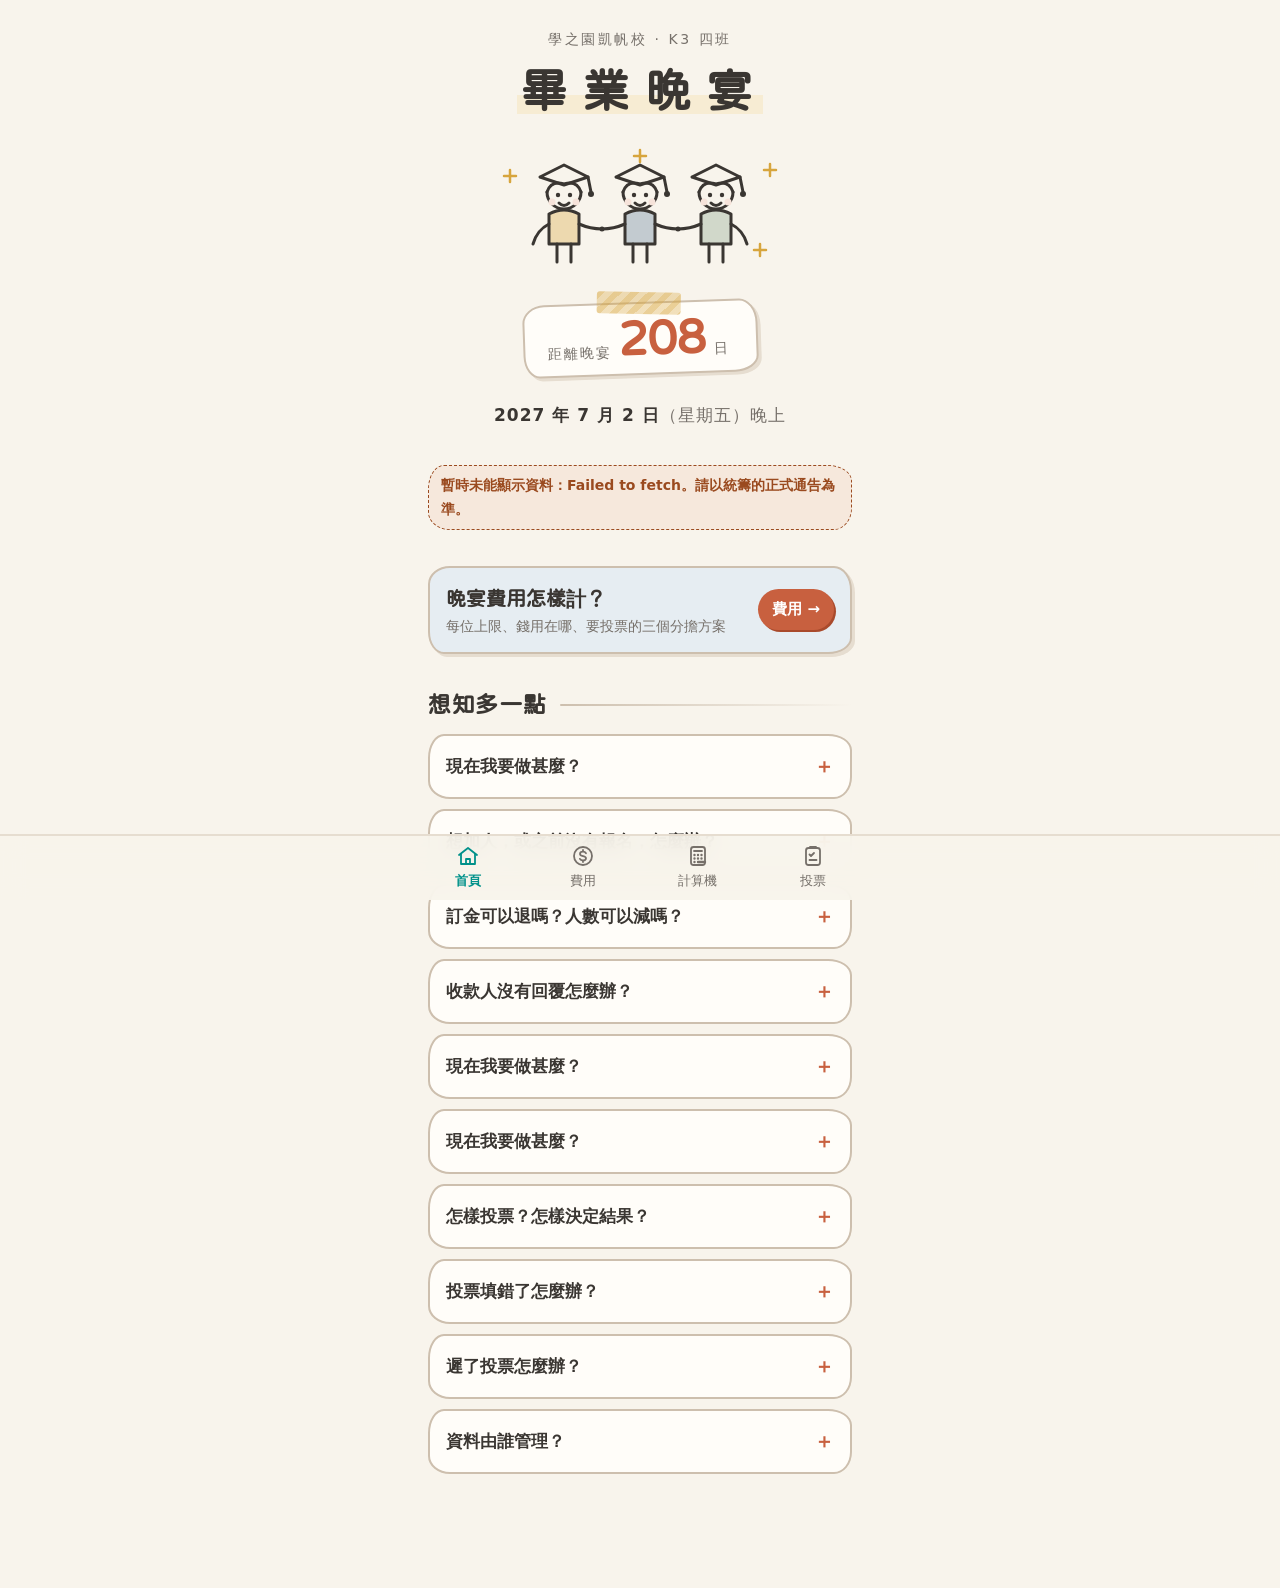
==== commit 2152c96c: "交訂金階段：首頁 FAQ 按階段顯示、tab 改稱報名；付款指示期限 11/20、包括未決定 Co-Authored-By: Claude Opus 5.5 <noreply@anthropic.co" ====
--- a/site/index.html
+++ b/site/index.html
@@ -108,34 +108,58 @@
 
   <section aria-labelledby="more-h" class="reveal more">
     <h2 class="sec-h" id="more-h">想知多一點</h2>
-    <details>
+    <!-- 2026-11-18：「想知多一點」按現階段顯示（data-show：vote＝投票前及投票中、result＝公布投票結果、deposit＝交訂金及之後；沒有 data-show 的一直顯示）。 -->
+    <details data-show="deposit">
       <summary>現在我要做甚麼？</summary>
-      <div id="todo-result" hidden>
+      <p>投票已經完成，結果在上面「投票結果」。現在是交訂金。</p>
+      <ol>
+        <li>籌委會已用電郵寄出「交訂金指示」，給投票時答「會出席」或「未決定」的家庭。電郵寫明你家人數、訂金金額、收款人及轉帳備註。</li>
+        <li>在截止前照電郵轉帳，轉帳前核對收款人名稱。</li>
+        <li>轉帳後截圖，WhatsApp 給收款人。收款人核實後會回覆你，請保留這個回覆作紀錄。</li>
+      </ol>
+      <p>沒有收到電郵？先看看垃圾郵件，再聯絡籌委會統籌。</p>
+    </details>
+    <details data-show="deposit">
+      <summary>想加人，或之前沒有報名，怎麼辦？</summary>
+      <p>按底部「報名」填表格。加人的話，填加人之後全家總共的人數。</p>
+      <p>提交後，籌委會確認名額才寄出付款指示，收到之前請不要轉帳。交訂金截止前提交的會直接安排；截止後提交的按提交時間先後處理，能否成功要視乎場地能否加位。</p>
+    </details>
+    <details data-show="deposit">
+      <summary>訂金可以退嗎？人數可以減嗎？</summary>
+      <p>訂金每位 $<span class="deposit">550</span>，不設退款；人數只可以加，不可以減。</p>
+      <p>晚宴最後按實際成本收費，每位不會超過 $<span class="bmax">1,100</span>。訂金以外的尾數，籌委會會另行通知。</p>
+    </details>
+    <details data-show="deposit">
+      <summary>收款人沒有回覆怎麼辦？</summary>
+      <p>收款人會在收到截圖後 3 日內回覆。3 日內沒有回覆，請聯絡籌委會統籌。</p>
+    </details>
+    <details data-show="result">
+      <summary>現在我要做甚麼？</summary>
       <p>投票已經完成，結果在上面「投票結果」。現在不用做任何事。</p>
-      <p>下一步是報名及交訂金，籌委會會另行通知日期。想先知道你家大約要付多少，可以用「計算機」揀勝出的場地。</p>
-      </div>
-      <div id="todo-vote">
+      <p>下一步是交訂金，籌委會會另行通知日期。想先知道你家大約要付多少，可以用「計算機」揀勝出的場地。</p>
+    </details>
+    <details data-show="vote">
+      <summary>現在我要做甚麼？</summary>
       <p>之前大家已經投票，決定晚宴每位費用在 $<span class="bmin">900</span> 至 $<span class="bmax">1,100</span> 之間。最後按實際成本收費，每位不會超過 $<span class="bmax">1,100</span>。</p>
       <p>現在只需在截止前投票，不用付款：</p>
       <ol>
         <li>揀場地：揀 3 個你接受的場地</li>
         <li>揀老師餐和雜費的分擔方式（三揀一）</li>
       </ol>
-      <p>投票表格在底部「投票」；想先比較各場地你家要付多少，可以用「計算機」。投票結果公布後，才報名及交訂金，到時會另行通知。</p>
-      </div>
+      <p>投票表格在底部「投票」；想先比較各場地你家要付多少，可以用「計算機」。投票結果公布後，才交訂金，到時會另行通知。</p>
     </details>
     <details>
       <summary>怎樣投票？怎樣決定結果？</summary>
-      <p>場地和分擔方案由預計出席的家庭投票決定，因為晚宴費用由出席的家庭分擔。每位畢業生一票；同一學號由不同帳戶投票，籌委會會聯絡該家庭核實，只計一份。</p>
+      <p>場地和分擔方案由預計出席的家庭投票決定，因為晚宴費用由出席的家庭分擔。每位畢業生一票；同一家庭交了多於一份，只計最新的一份。</p>
       <p><b>場地揀 3 個：</b>剔 3 個你接受的場地，不分先後，每個剔都一樣計。這樣即使大家心水不同，最多家庭接受的場地仍會勝出，票不會分散。</p>
       <p id="win-line"></p>
       <p id="tie-line"></p>
     </details>
-    <details>
+    <details data-show="vote">
       <summary>投票填錯了怎麼辦？</summary>
       <p>不用擔心，在截止前用同一個 Google 帳戶再填一份就可以，包括想改出席與否。同一帳戶填了多於一份，只計最新的一份。</p>
     </details>
-    <details>
+    <details data-show="vote">
       <summary>遲了投票怎麼辦？</summary>
       <p>截止後的投票不會計算，請在截止前投票。</p>
     </details>
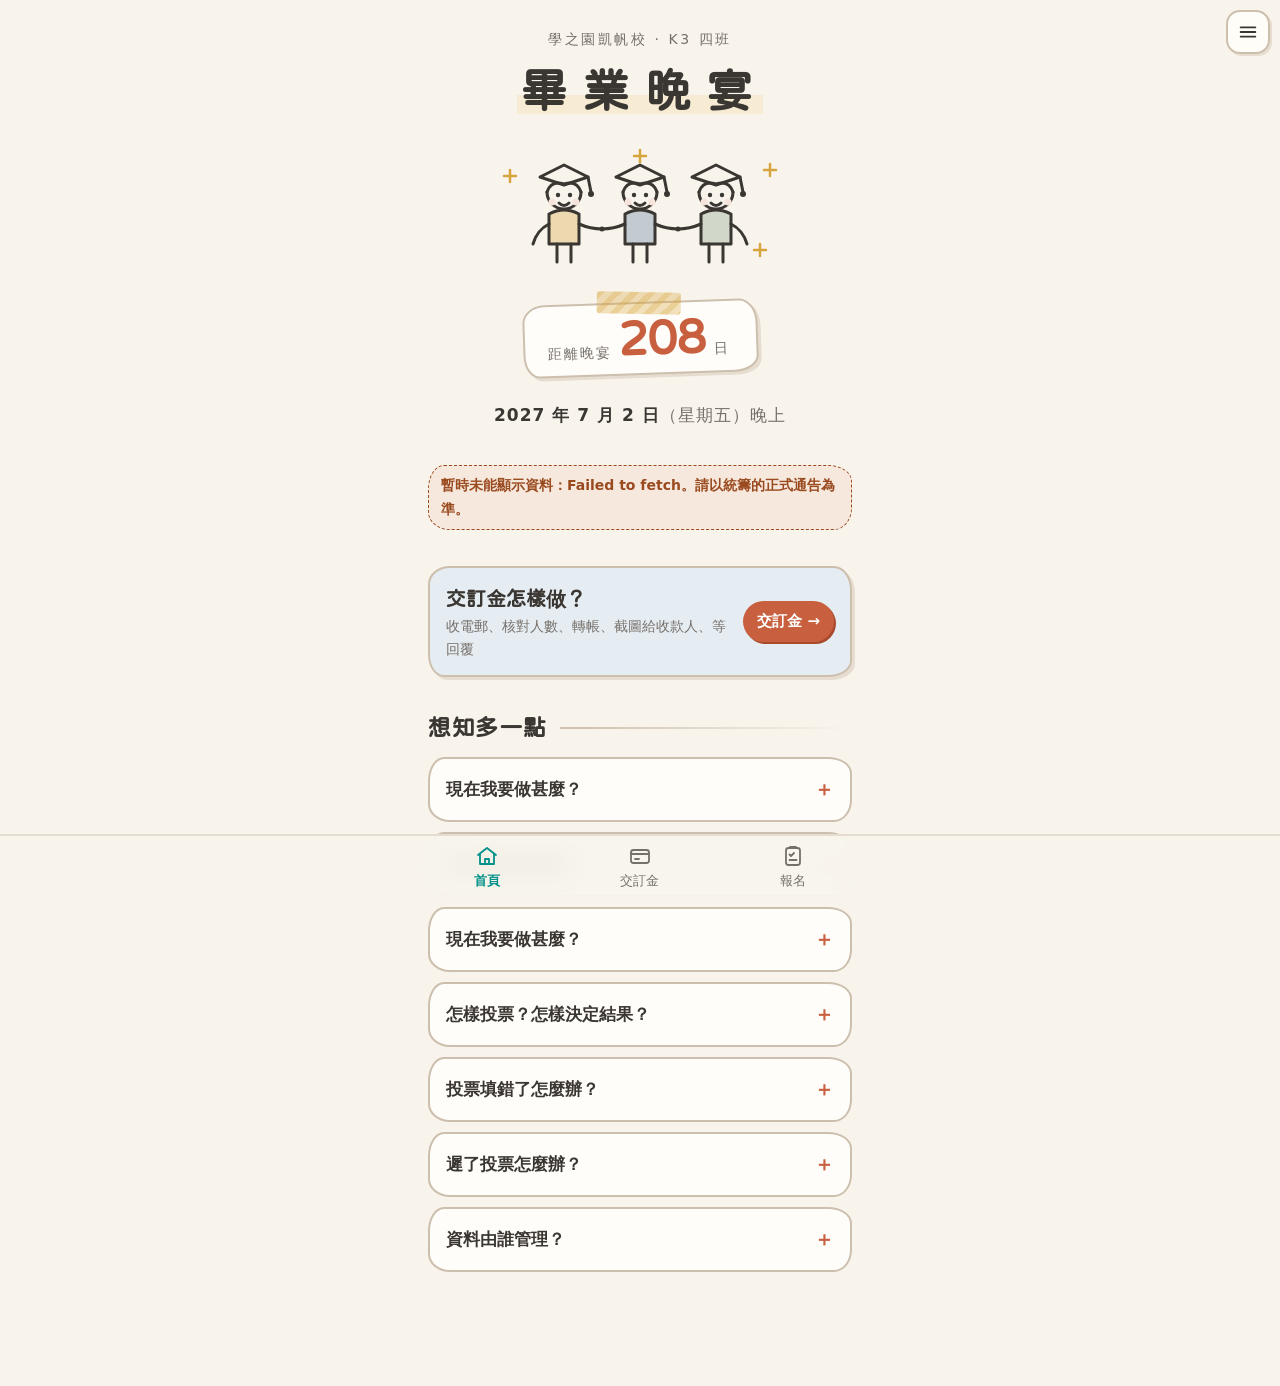
==== commit 2374ef0b: "底部導覽改為 首頁／交訂金／報名；新增交訂金頁（五個步驟及常見問題）；費用、計算機收在右上角選單 Co-Authored-By: Claude Opus 5.5 <noreply@anthropic." ====
--- a/site/index.html
+++ b/site/index.html
@@ -100,10 +100,10 @@
     <p class="fine" id="prog-note">每粒點是一位畢業生，不分班別。收款人對照銀行紀錄核實付款後，就會填上顏色。</p>
   </section>
 
-  <!-- 去收費頁 -->
-  <a class="to-calc reveal" href="fees.html">
-    <span><b>晚宴費用怎樣計？</b><small>每位上限、錢用在哪、要投票的三個分擔方案</small></span>
-    <span class="to-calc-go" aria-hidden="true">費用 →</span>
+  <!-- 2026-11-18：去交訂金頁（費用、計算機已收在右上角選單） -->
+  <a class="to-calc reveal" href="deposit.html">
+    <span><b>交訂金怎樣做？</b><small>收電郵、核對人數、轉帳、截圖給收款人、等回覆</small></span>
+    <span class="to-calc-go" aria-hidden="true">交訂金 →</span>
   </a>
 
   <section aria-labelledby="more-h" class="reveal more">
@@ -111,27 +111,8 @@
     <!-- 2026-11-18：「想知多一點」按現階段顯示（data-show：vote＝投票前及投票中、result＝公布投票結果、deposit＝交訂金及之後；沒有 data-show 的一直顯示）。 -->
     <details data-show="deposit">
       <summary>現在我要做甚麼？</summary>
-      <p>投票已經完成，結果在上面「投票結果」。現在是交訂金。</p>
-      <ol>
-        <li>籌委會已用電郵寄出「交訂金指示」，給投票時答「會出席」或「未決定」的家庭。電郵寫明你家人數、訂金金額、收款人及轉帳備註。</li>
-        <li>在截止前照電郵轉帳，轉帳前核對收款人名稱。</li>
-        <li>轉帳後截圖，WhatsApp 給收款人。收款人核實後會回覆你，請保留這個回覆作紀錄。</li>
-      </ol>
-      <p>沒有收到電郵？先看看垃圾郵件，再聯絡籌委會統籌。</p>
-    </details>
-    <details data-show="deposit">
-      <summary>想加人，或之前沒有報名，怎麼辦？</summary>
-      <p>按底部「報名」填表格。加人的話，填加人之後全家總共的人數。</p>
-      <p>提交後，籌委會確認名額才寄出付款指示，收到之前請不要轉帳。交訂金截止前提交的會直接安排；截止後提交的按提交時間先後處理，能否成功要視乎場地能否加位。</p>
-    </details>
-    <details data-show="deposit">
-      <summary>訂金可以退嗎？人數可以減嗎？</summary>
-      <p>訂金每位 $<span class="deposit">550</span>，不設退款；人數只可以加，不可以減。</p>
-      <p>晚宴最後按實際成本收費，每位不會超過 $<span class="bmax">1,100</span>。訂金以外的尾數，籌委會會另行通知。</p>
-    </details>
-    <details data-show="deposit">
-      <summary>收款人沒有回覆怎麼辦？</summary>
-      <p>收款人會在收到截圖後 3 日內回覆。3 日內沒有回覆，請聯絡籌委會統籌。</p>
+      <p>投票已經完成，結果在上面「投票結果」。現在是交訂金，五個步驟及常見問題在底部「<a href="deposit.html">交訂金</a>」。</p>
+      <p>想加人，或之前沒有報名，按底部「報名」。</p>
     </details>
     <details data-show="result">
       <summary>現在我要做甚麼？</summary>
@@ -190,11 +171,11 @@
 </div>
 
 <div class="tabbar">
+  <!-- 2026-11-18 Ken：底部只留 首頁／交訂金／報名；「費用」「計算機」收在右上角選單（ui.js）。 -->
   <nav aria-label="主要頁面">
     <a href="./" aria-current="page"><svg viewBox="0 0 24 24" fill="none" stroke="currentColor" stroke-width="1.8" stroke-linecap="round" stroke-linejoin="round" aria-hidden="true"><path d="M3 11l9-7 9 7"/><path d="M5 10v10h14V10"/><path d="M10 20v-5h4v5"/></svg>首頁</a>
-    <a href="fees.html"><svg viewBox="0 0 24 24" fill="none" stroke="currentColor" stroke-width="1.8" stroke-linecap="round" stroke-linejoin="round" aria-hidden="true"><circle cx="12" cy="12" r="9"/><path d="M15 9.2c-.6-1-1.7-1.5-3-1.5-1.7 0-3 .9-3 2.2 0 3 6 1.6 6 4.4 0 1.3-1.3 2.2-3 2.2-1.4 0-2.6-.6-3.1-1.6M12 6v1.7M12 16.5V18"/></svg>費用</a>
-    <a href="venues.html"><svg viewBox="0 0 24 24" fill="none" stroke="currentColor" stroke-width="1.8" stroke-linecap="round" stroke-linejoin="round" aria-hidden="true"><rect x="5" y="3" width="14" height="18" rx="2.5"/><path d="M8 7h8"/><path d="M8.5 11h.01M12 11h.01M15.5 11h.01M8.5 14.5h.01M12 14.5h.01M15.5 14.5h.01M8.5 18h.01M12 18h7.01" stroke-width="2.4"/></svg>計算機</a>
-    <a href="#" data-signup><svg viewBox="0 0 24 24" fill="none" stroke="currentColor" stroke-width="1.8" stroke-linecap="round" stroke-linejoin="round" aria-hidden="true"><rect x="5" y="4" width="14" height="17" rx="2.5"/><path d="M9 4V3h6v1"/><path d="M8.5 10.5l1.5 1.5 3-3M8.5 16h7"/></svg>投票</a>
+    <a href="deposit.html"><svg viewBox="0 0 24 24" fill="none" stroke="currentColor" stroke-width="1.8" stroke-linecap="round" stroke-linejoin="round" aria-hidden="true"><rect x="3" y="6" width="18" height="13" rx="2.5"/><path d="M3 10h18"/><path d="M7 15h4"/></svg>交訂金</a>
+    <a href="#" data-signup><svg viewBox="0 0 24 24" fill="none" stroke="currentColor" stroke-width="1.8" stroke-linecap="round" stroke-linejoin="round" aria-hidden="true"><rect x="5" y="4" width="14" height="17" rx="2.5"/><path d="M9 4V3h6v1"/><path d="M8.5 10.5l1.5 1.5 3-3M8.5 16h7"/></svg>報名</a>
   </nav>
 </div>
 
--- a/site/style.css
+++ b/site/style.css
@@ -286,3 +286,35 @@
 .res-bar::before { content: ""; position: absolute; inset: 0 auto 0 0; width: var(--w, 0%); background: var(--ai); border-radius: 4px; opacity: .55; }
 .res-list li.win .res-bar::before { background: var(--nudge); opacity: 1; }
 .res-group .fine { margin-top: 10px; }
+
+/* ---- 右上角選單（ui.js）：在「多謝老師」動畫層（z-index 15）之下 ---- */
+.menu-btn { position: fixed; top: max(10px, env(safe-area-inset-top, 0px)); right: max(10px, env(safe-area-inset-right, 0px)); z-index: 14;
+  width: 44px; height: 44px; display: grid; place-items: center; padding: 0; color: var(--ink); cursor: pointer;
+  background: color-mix(in srgb, var(--surface) 92%, transparent); -webkit-backdrop-filter: blur(10px); backdrop-filter: blur(10px);
+  border: 2px solid var(--stroke); border-radius: 14px; box-shadow: 2px 2px 0 var(--line); }
+.menu-btn svg { width: 22px; height: 22px; }
+.menu-btn:focus { outline: none; } .menu-btn:focus-visible { outline: 3px solid var(--nudge); outline-offset: 2px; }
+.menu-btn[aria-expanded="true"] { color: var(--nudge); border-color: var(--nudge); }
+.menu-panel { position: fixed; top: calc(max(10px, env(safe-area-inset-top, 0px)) + 52px); right: max(10px, env(safe-area-inset-right, 0px)); z-index: 14;
+  width: min(260px, calc(100vw - 32px)); display: flex; flex-direction: column; padding: 6px; background: var(--surface);
+  border: 2px solid var(--stroke); border-radius: var(--wobble2); box-shadow: 3px 3px 0 var(--line); animation: fade .2s ease both; }
+.menu-panel[hidden] { display: none; }
+.menu-panel a { display: block; padding: 10px 12px; min-height: 44px; border-radius: 12px; color: var(--ink); text-decoration: none; }
+.menu-panel a + a { border-top: 2px dashed var(--line); }
+.menu-panel b { display: block; font-size: 17px; }
+.menu-panel small { display: block; font-size: 13px; color: var(--muted); }
+.menu-panel a[aria-current="page"] b { color: var(--nudge); }
+
+/* ---- 交訂金頁：第一步、第二步…… ---- */
+.dep-dl { margin: 6px 0 0; font-size: 16px; font-weight: 700; color: var(--ink); }
+.dep-dl[hidden] { display: none; }
+.dep-steps { list-style: none; margin: 0; padding: 0; display: flex; flex-direction: column; gap: 14px; counter-reset: dep; }
+.dep-steps > li { position: relative; background: var(--surface); border: 2px solid var(--stroke); border-radius: var(--wobble2); padding: 16px 16px 14px 70px; box-shadow: 3px 3px 0 var(--line); }
+.dep-steps > li::before { counter-increment: dep; content: counter(dep); position: absolute; left: 16px; top: 16px; width: 38px; height: 38px; display: grid; place-items: center;
+  font-family: var(--font-display); font-weight: 700; font-size: 20px; color: var(--surface); background: var(--nudge); border-radius: 48% 52% 50% 50% / 52% 48% 52% 48%; }
+.dep-steps > li:not(:last-child)::after { content: ""; position: absolute; left: 34px; top: 58px; bottom: -16px; border-left: 2px dashed var(--line); }
+.dep-steps .step-no { display: block; font-size: 13px; font-weight: 700; color: var(--nudge); letter-spacing: .06em; }
+.dep-steps h3 { margin: 2px 0 6px; font-family: var(--font-display); font-size: 20px; line-height: 1.35; }
+.dep-steps p { margin: 0 0 6px; font-size: 15px; line-height: 1.7; }
+.dep-steps p:last-child { margin-bottom: 0; }
+.dep-steps .tip { color: var(--muted); font-size: 14px; }
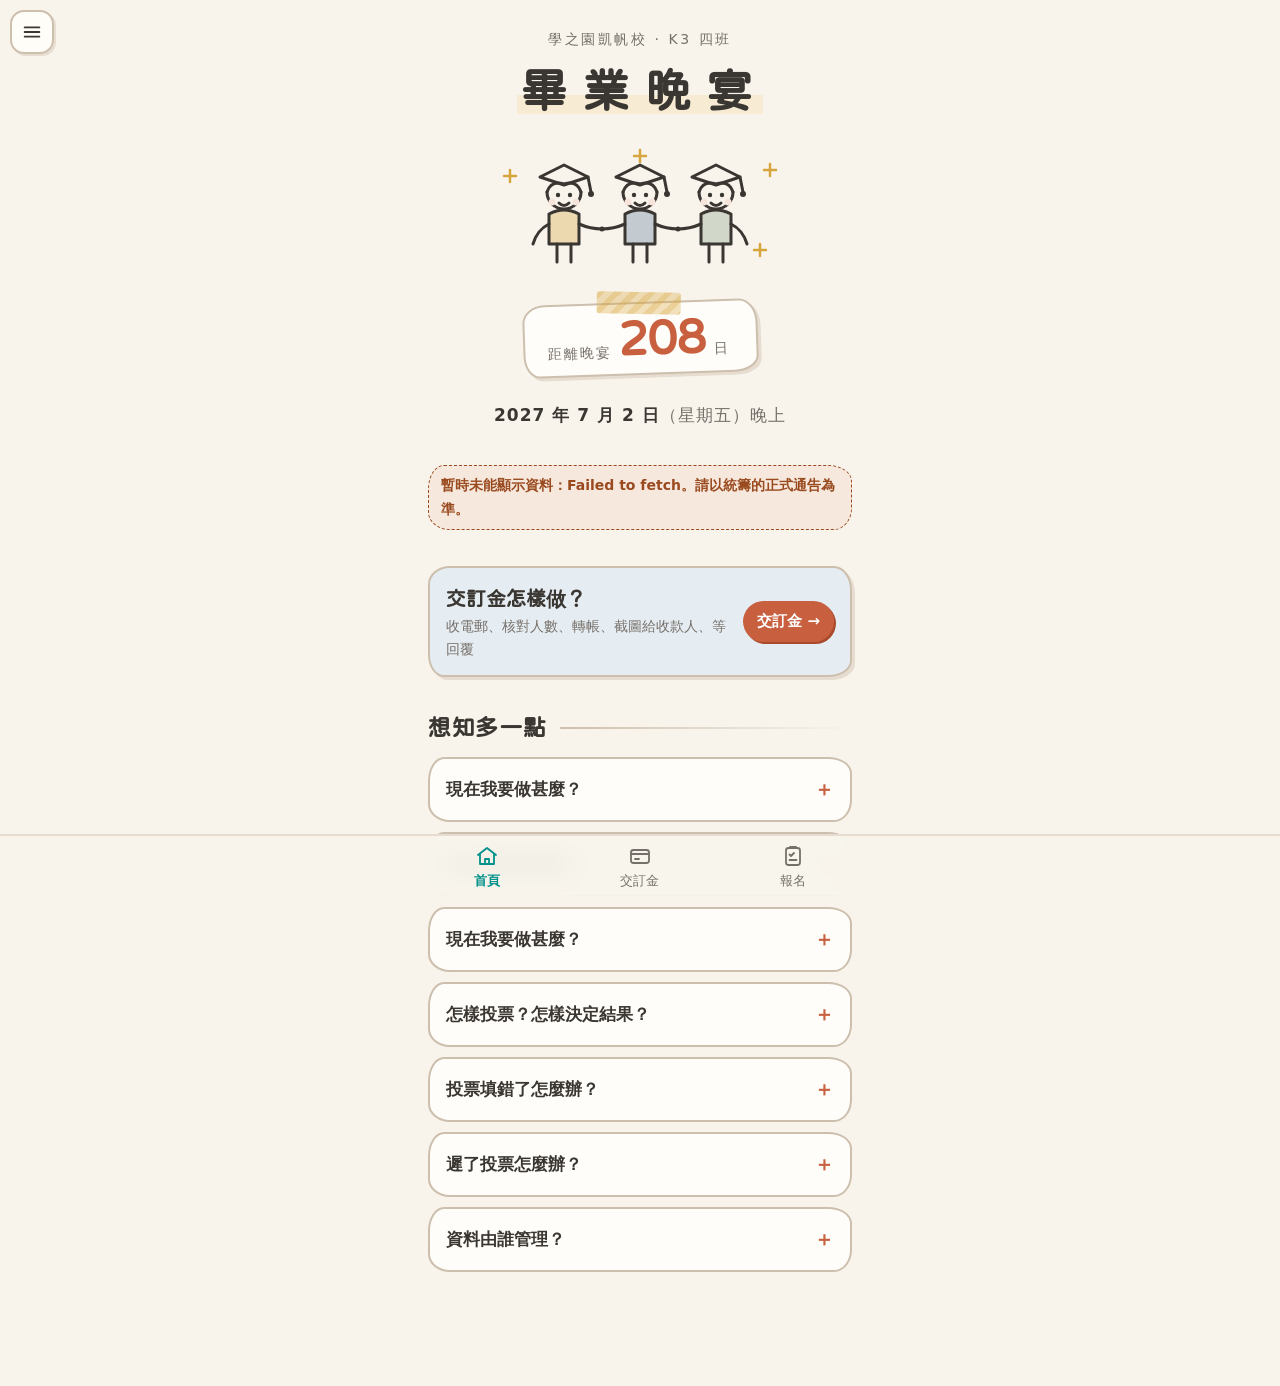
==== commit 79100bdb: "選單掣移到左上角；交訂金頁寫明寄件人地址 Co-Authored-By: Claude Opus 5.5 <noreply@anthropic.com> Claude-Session: https:/" ====
--- a/site/index.html
+++ b/site/index.html
@@ -100,7 +100,7 @@
     <p class="fine" id="prog-note">每粒點是一位畢業生，不分班別。收款人對照銀行紀錄核實付款後，就會填上顏色。</p>
   </section>
 
-  <!-- 2026-11-18：去交訂金頁（費用、計算機已收在右上角選單） -->
+  <!-- 2026-11-18：去交訂金頁（費用、計算機已收在左上角選單） -->
   <a class="to-calc reveal" href="deposit.html">
     <span><b>交訂金怎樣做？</b><small>收電郵、核對人數、轉帳、截圖給收款人、等回覆</small></span>
     <span class="to-calc-go" aria-hidden="true">交訂金 →</span>
@@ -171,7 +171,7 @@
 </div>
 
 <div class="tabbar">
-  <!-- 2026-11-18 Ken：底部只留 首頁／交訂金／報名；「費用」「計算機」收在右上角選單（ui.js）。 -->
+  <!-- 2026-11-18 Ken：底部只留 首頁／交訂金／報名；「費用」「計算機」收在左上角選單（ui.js）。 -->
   <nav aria-label="主要頁面">
     <a href="./" aria-current="page"><svg viewBox="0 0 24 24" fill="none" stroke="currentColor" stroke-width="1.8" stroke-linecap="round" stroke-linejoin="round" aria-hidden="true"><path d="M3 11l9-7 9 7"/><path d="M5 10v10h14V10"/><path d="M10 20v-5h4v5"/></svg>首頁</a>
     <a href="deposit.html"><svg viewBox="0 0 24 24" fill="none" stroke="currentColor" stroke-width="1.8" stroke-linecap="round" stroke-linejoin="round" aria-hidden="true"><rect x="3" y="6" width="18" height="13" rx="2.5"/><path d="M3 10h18"/><path d="M7 15h4"/></svg>交訂金</a>
--- a/site/style.css
+++ b/site/style.css
@@ -287,18 +287,20 @@
 .res-list li.win .res-bar::before { background: var(--nudge); opacity: 1; }
 .res-group .fine { margin-top: 10px; }
 
-/* ---- 右上角選單（ui.js）：在「多謝老師」動畫層（z-index 15）之下 ---- */
-.menu-btn { position: fixed; top: max(10px, env(safe-area-inset-top, 0px)); right: max(10px, env(safe-area-inset-right, 0px)); z-index: 14;
+/* ---- 左上角選單（ui.js）：在「多謝老師」動畫層（z-index 15）之下 ---- */
+.menu-btn { position: fixed; top: max(10px, env(safe-area-inset-top, 0px)); left: max(10px, env(safe-area-inset-left, 0px)); z-index: 14;
   width: 44px; height: 44px; display: grid; place-items: center; padding: 0; color: var(--ink); cursor: pointer;
   background: color-mix(in srgb, var(--surface) 92%, transparent); -webkit-backdrop-filter: blur(10px); backdrop-filter: blur(10px);
   border: 2px solid var(--stroke); border-radius: 14px; box-shadow: 2px 2px 0 var(--line); }
 .menu-btn svg { width: 22px; height: 22px; }
 .menu-btn:focus { outline: none; } .menu-btn:focus-visible { outline: 3px solid var(--nudge); outline-offset: 2px; }
 .menu-btn[aria-expanded="true"] { color: var(--nudge); border-color: var(--nudge); }
-.menu-panel { position: fixed; top: calc(max(10px, env(safe-area-inset-top, 0px)) + 52px); right: max(10px, env(safe-area-inset-right, 0px)); z-index: 14;
+.menu-panel { position: fixed; top: calc(max(10px, env(safe-area-inset-top, 0px)) + 52px); left: max(10px, env(safe-area-inset-left, 0px)); z-index: 14;
   width: min(260px, calc(100vw - 32px)); display: flex; flex-direction: column; padding: 6px; background: var(--surface);
   border: 2px solid var(--stroke); border-radius: var(--wobble2); box-shadow: 3px 3px 0 var(--line); animation: fade .2s ease both; }
 .menu-panel[hidden] { display: none; }
+/* 收費、計算機、交訂金頁的頁首靠左，讓開左上角選單掣 */
+.page-head .eyebrow { display: flex; align-items: center; min-height: 44px; padding-left: 56px; }
 .menu-panel a { display: block; padding: 10px 12px; min-height: 44px; border-radius: 12px; color: var(--ink); text-decoration: none; }
 .menu-panel a + a { border-top: 2px dashed var(--line); }
 .menu-panel b { display: block; font-size: 17px; }
@@ -318,3 +320,4 @@
 .dep-steps p { margin: 0 0 6px; font-size: 15px; line-height: 1.7; }
 .dep-steps p:last-child { margin-bottom: 0; }
 .dep-steps .tip { color: var(--muted); font-size: 14px; }
+.sender { word-break: break-all; }
